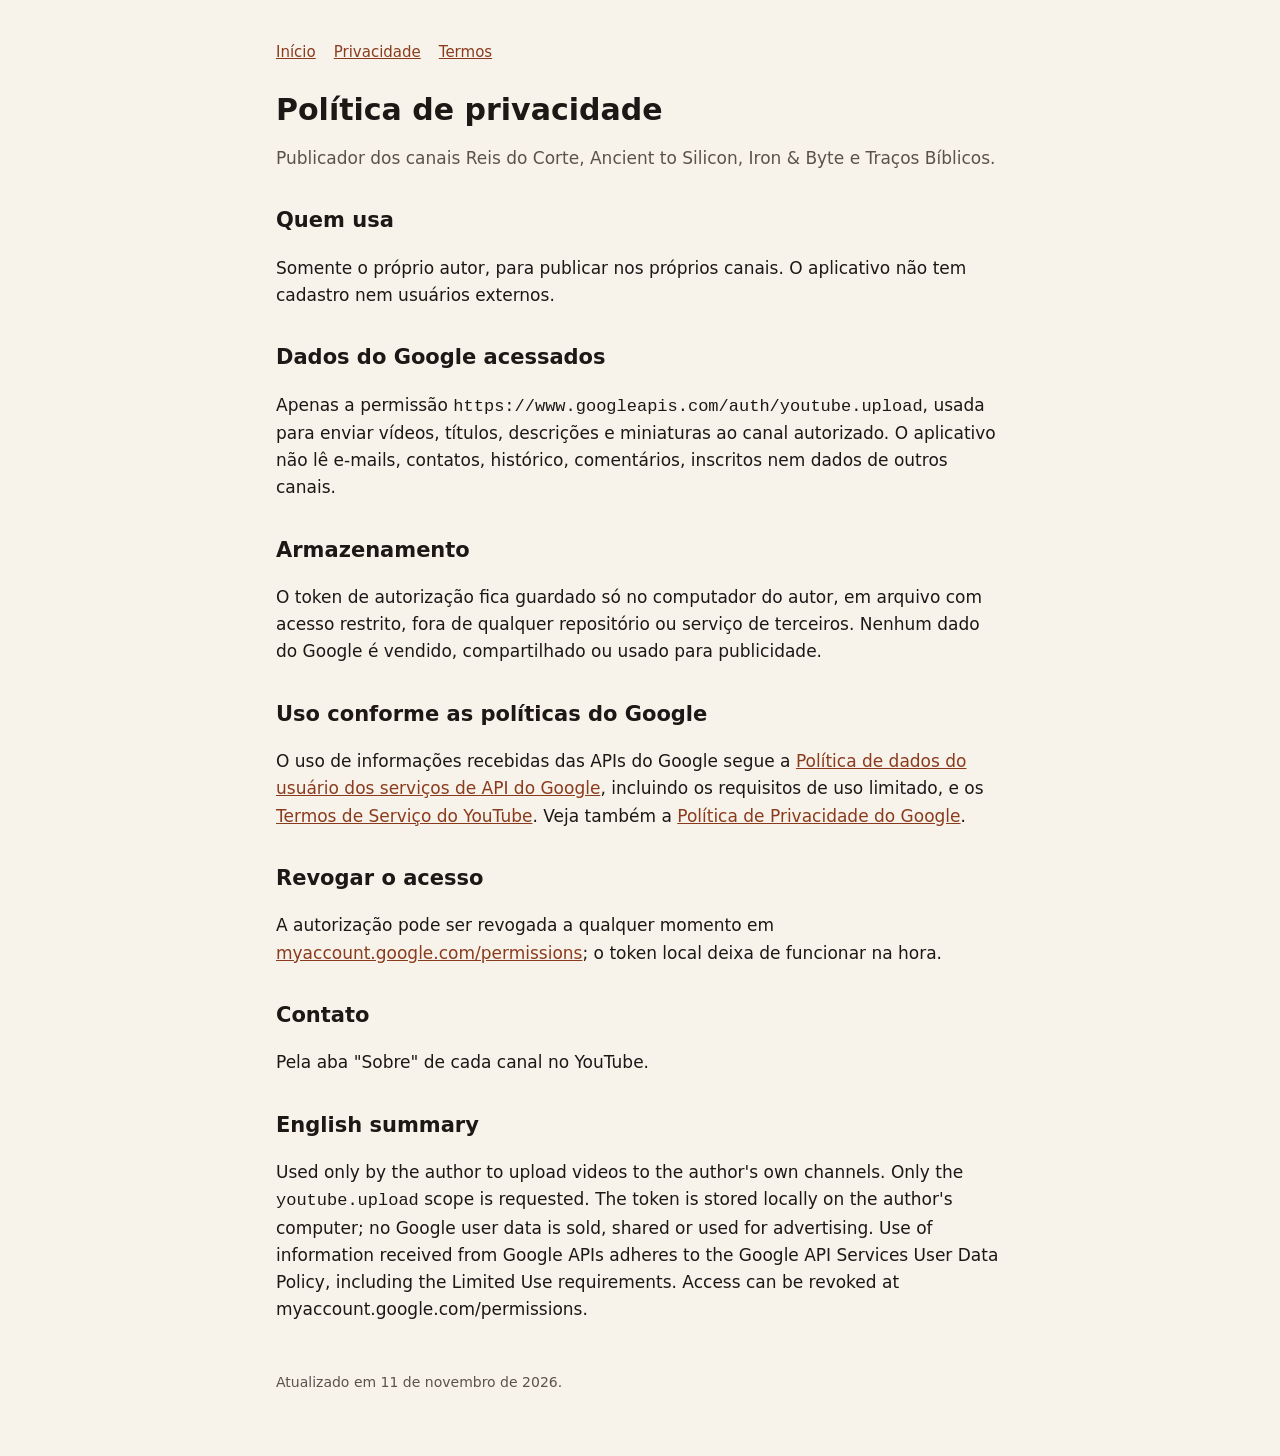
==== privacidade.html @ d4940d5b "docs: página inicial, privacidade e termos do publicador dos canais Co-Authored-By: Claude Opus 5.5 " ====
<!doctype html><html lang="pt-BR"><head><meta charset="utf-8"><meta name="viewport" content="width=device-width,initial-scale=1">
<title>Política de privacidade</title><link rel="stylesheet" href="estilo.css"></head><body><main>
<nav><a href="./">Início</a><a href="privacidade.html">Privacidade</a><a href="termos.html">Termos</a></nav>
<h1>Política de privacidade</h1>
<p class="mut">Publicador dos canais Reis do Corte, Ancient to Silicon, Iron &amp; Byte e Traços Bíblicos.</p>
<h2>Quem usa</h2><p>Somente o próprio autor, para publicar nos próprios canais. O aplicativo não tem cadastro nem usuários externos.</p>
<h2>Dados do Google acessados</h2><p>Apenas a permissão <code>https://www.googleapis.com/auth/youtube.upload</code>, usada para enviar vídeos, títulos, descrições e miniaturas ao canal autorizado. O aplicativo não lê e-mails, contatos, histórico, comentários, inscritos nem dados de outros canais.</p>
<h2>Armazenamento</h2><p>O token de autorização fica guardado só no computador do autor, em arquivo com acesso restrito, fora de qualquer repositório ou serviço de terceiros. Nenhum dado do Google é vendido, compartilhado ou usado para publicidade.</p>
<h2>Uso conforme as políticas do Google</h2><p>O uso de informações recebidas das APIs do Google segue a <a href="https://developers.google.com/terms/api-services-user-data-policy">Política de dados do usuário dos serviços de API do Google</a>, incluindo os requisitos de uso limitado, e os <a href="https://www.youtube.com/t/terms">Termos de Serviço do YouTube</a>. Veja também a <a href="https://policies.google.com/privacy">Política de Privacidade do Google</a>.</p>
<h2>Revogar o acesso</h2><p>A autorização pode ser revogada a qualquer momento em <a href="https://myaccount.google.com/permissions">myaccount.google.com/permissions</a>; o token local deixa de funcionar na hora.</p>
<h2>Contato</h2><p>Pela aba "Sobre" de cada canal no YouTube.</p>
<h2>English summary</h2><p>Used only by the author to upload videos to the author's own channels. Only the <code>youtube.upload</code> scope is requested. The token is stored locally on the author's computer; no Google user data is sold, shared or used for advertising. Use of information received from Google APIs adheres to the Google API Services User Data Policy, including the Limited Use requirements. Access can be revoked at myaccount.google.com/permissions.</p>
<footer>Atualizado em 11 de novembro de 2026.</footer></main></body></html>
---- estilo.css ----
:root{--bg:#f7f3ea;--fg:#1d1716;--mut:#5b524c;--acc:#8a3b1e;--card:#fffdf8;--line:#e2d8c6}
@media (prefers-color-scheme:dark){:root{--bg:#171413;--fg:#efe8dc;--mut:#b3a99c;--acc:#e0915f;--card:#211d1b;--line:#3a332e}}
*{box-sizing:border-box}body{margin:0;background:var(--bg);color:var(--fg);font:17px/1.6 system-ui,-apple-system,"Segoe UI",sans-serif}
main{max-width:760px;margin:0 auto;padding:40px 16px 64px}h1{font-size:30px;line-height:1.2;margin:0 0 8px}h2{font-size:21px;margin:32px 0 8px}
p,li{color:var(--fg)}.mut{color:var(--mut)}a{color:var(--acc)}nav{display:flex;gap:18px;flex-wrap:wrap;margin-bottom:28px;font-size:15px}
.canais{display:grid;gap:12px;margin:20px 0}.canal{background:var(--card);border:1px solid var(--line);border-radius:12px;padding:14px 16px}
.canal b{display:block}footer{margin-top:48px;font-size:14px;color:var(--mut)}
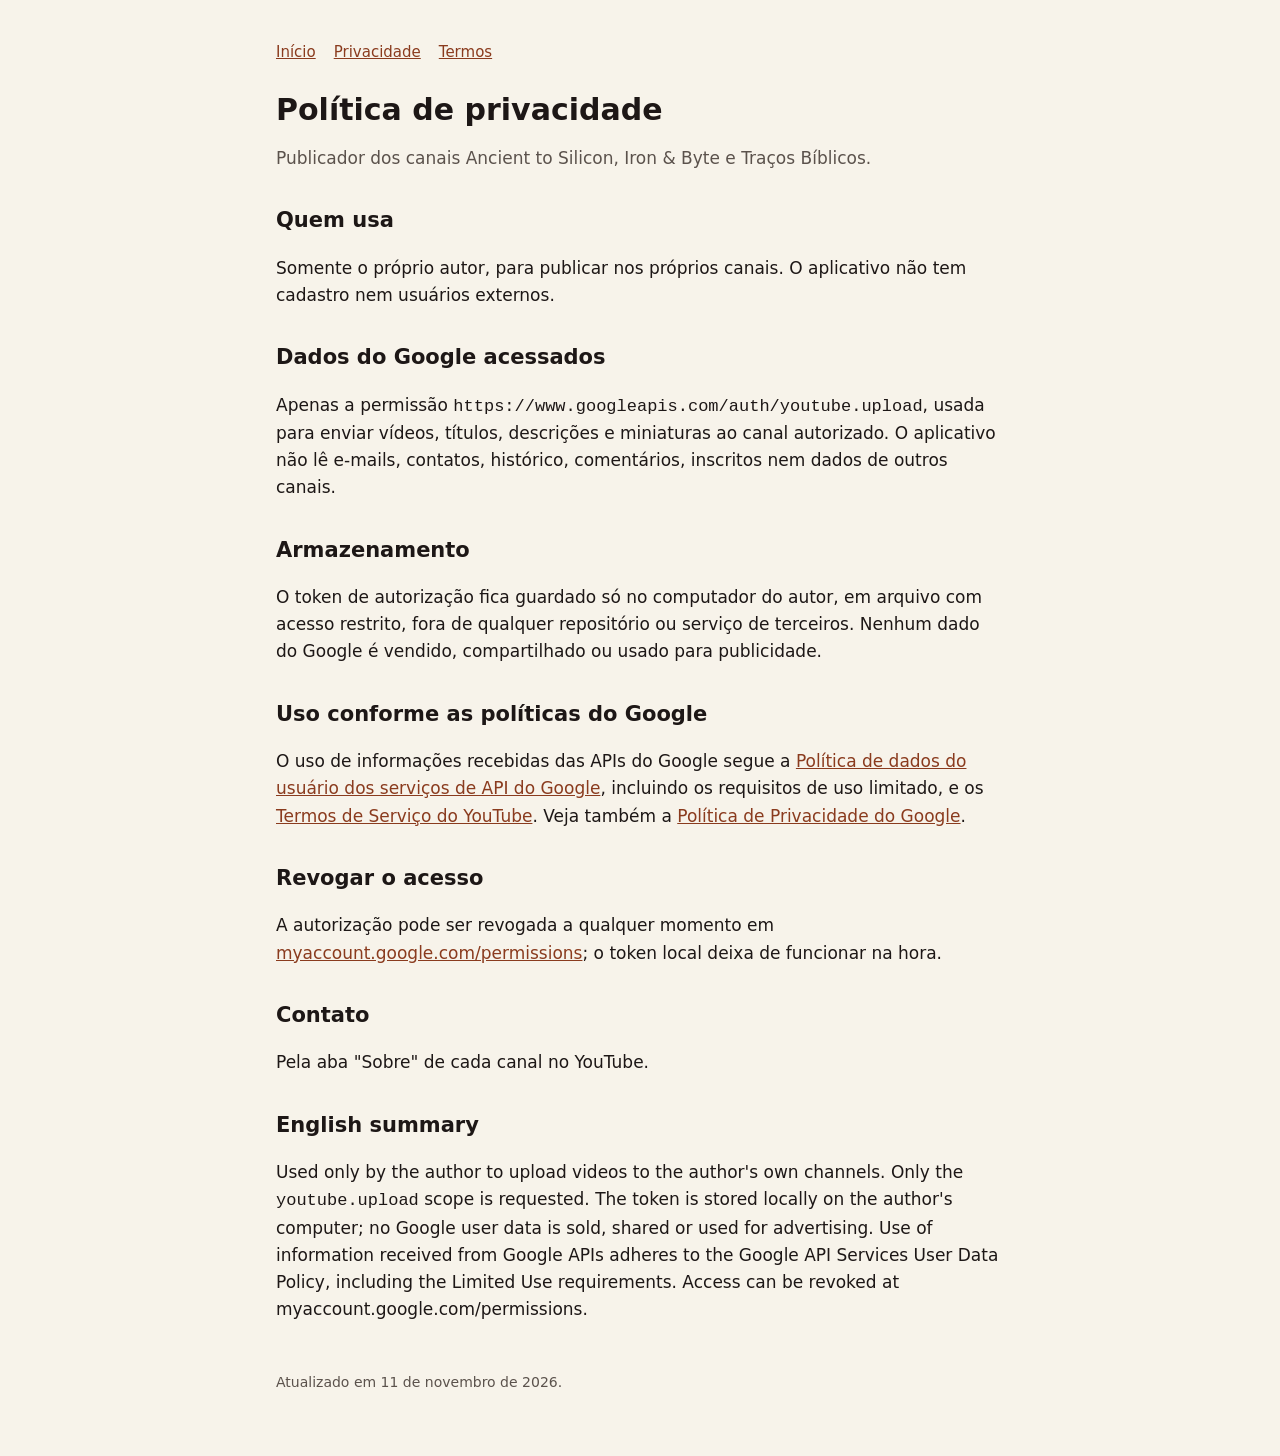
==== commit 48325131: "docs: Traços Bíblicos assume o antigo canal Reis do Corte Co-Authored-By: Claude Opus 5.5 <noreply@a" ====
--- a/privacidade.html
+++ b/privacidade.html
@@ -2,7 +2,7 @@
 <title>Política de privacidade</title><link rel="stylesheet" href="estilo.css"></head><body><main>
 <nav><a href="./">Início</a><a href="privacidade.html">Privacidade</a><a href="termos.html">Termos</a></nav>
 <h1>Política de privacidade</h1>
-<p class="mut">Publicador dos canais Reis do Corte, Ancient to Silicon, Iron &amp; Byte e Traços Bíblicos.</p>
+<p class="mut">Publicador dos canais Ancient to Silicon, Iron &amp; Byte e Traços Bíblicos.</p>
 <h2>Quem usa</h2><p>Somente o próprio autor, para publicar nos próprios canais. O aplicativo não tem cadastro nem usuários externos.</p>
 <h2>Dados do Google acessados</h2><p>Apenas a permissão <code>https://www.googleapis.com/auth/youtube.upload</code>, usada para enviar vídeos, títulos, descrições e miniaturas ao canal autorizado. O aplicativo não lê e-mails, contatos, histórico, comentários, inscritos nem dados de outros canais.</p>
 <h2>Armazenamento</h2><p>O token de autorização fica guardado só no computador do autor, em arquivo com acesso restrito, fora de qualquer repositório ou serviço de terceiros. Nenhum dado do Google é vendido, compartilhado ou usado para publicidade.</p>
